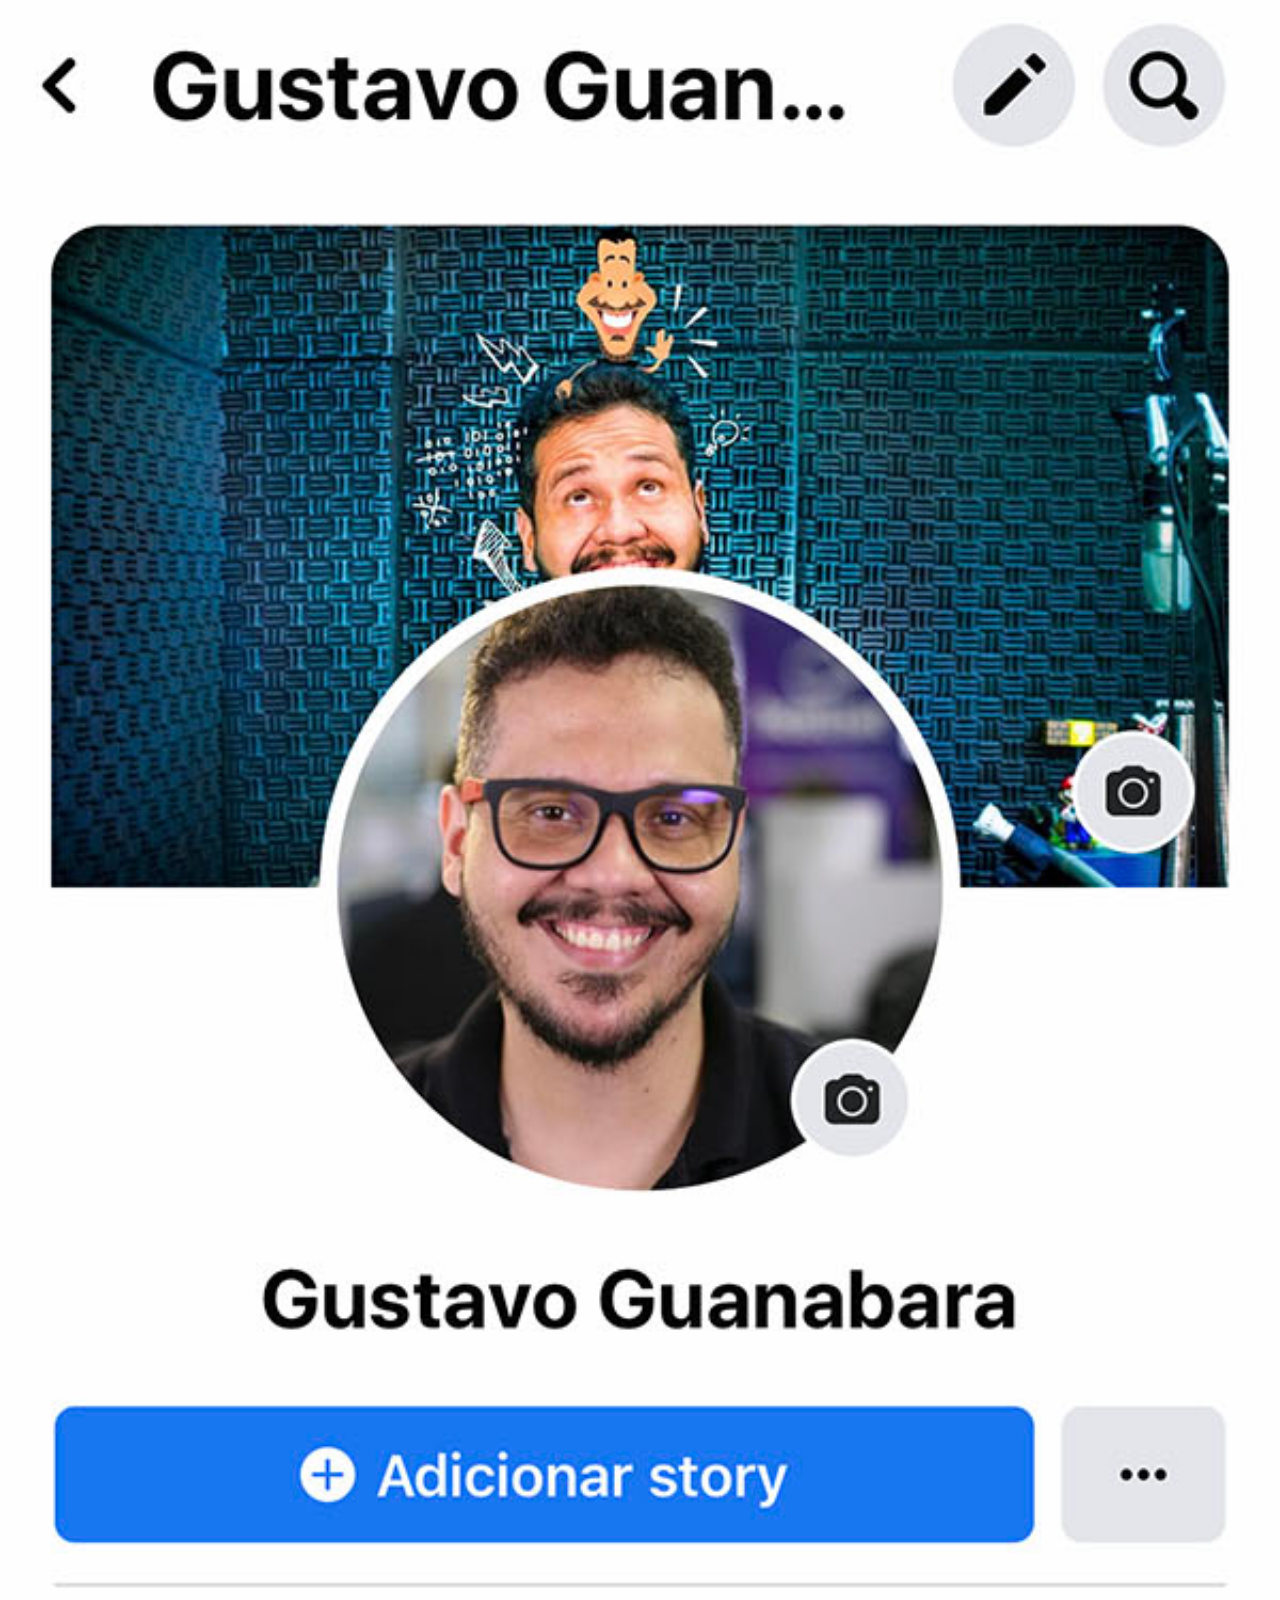
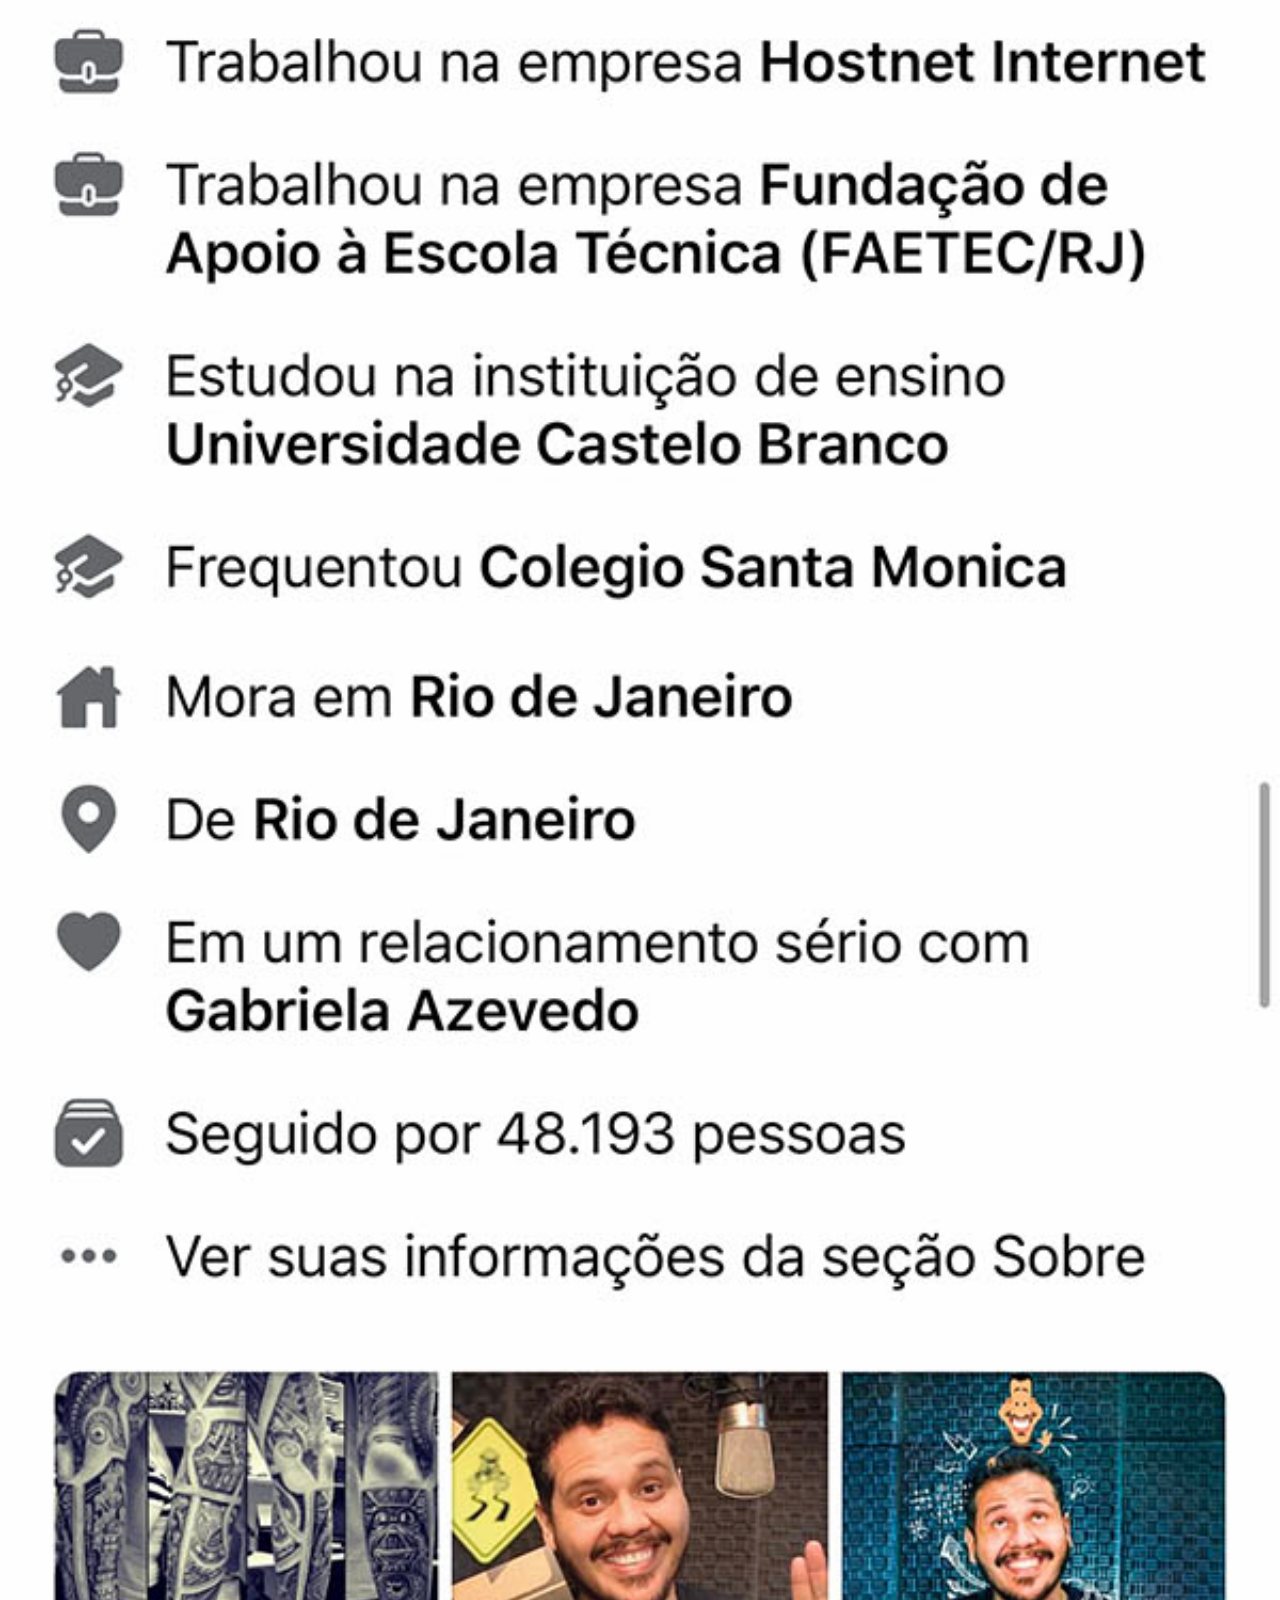
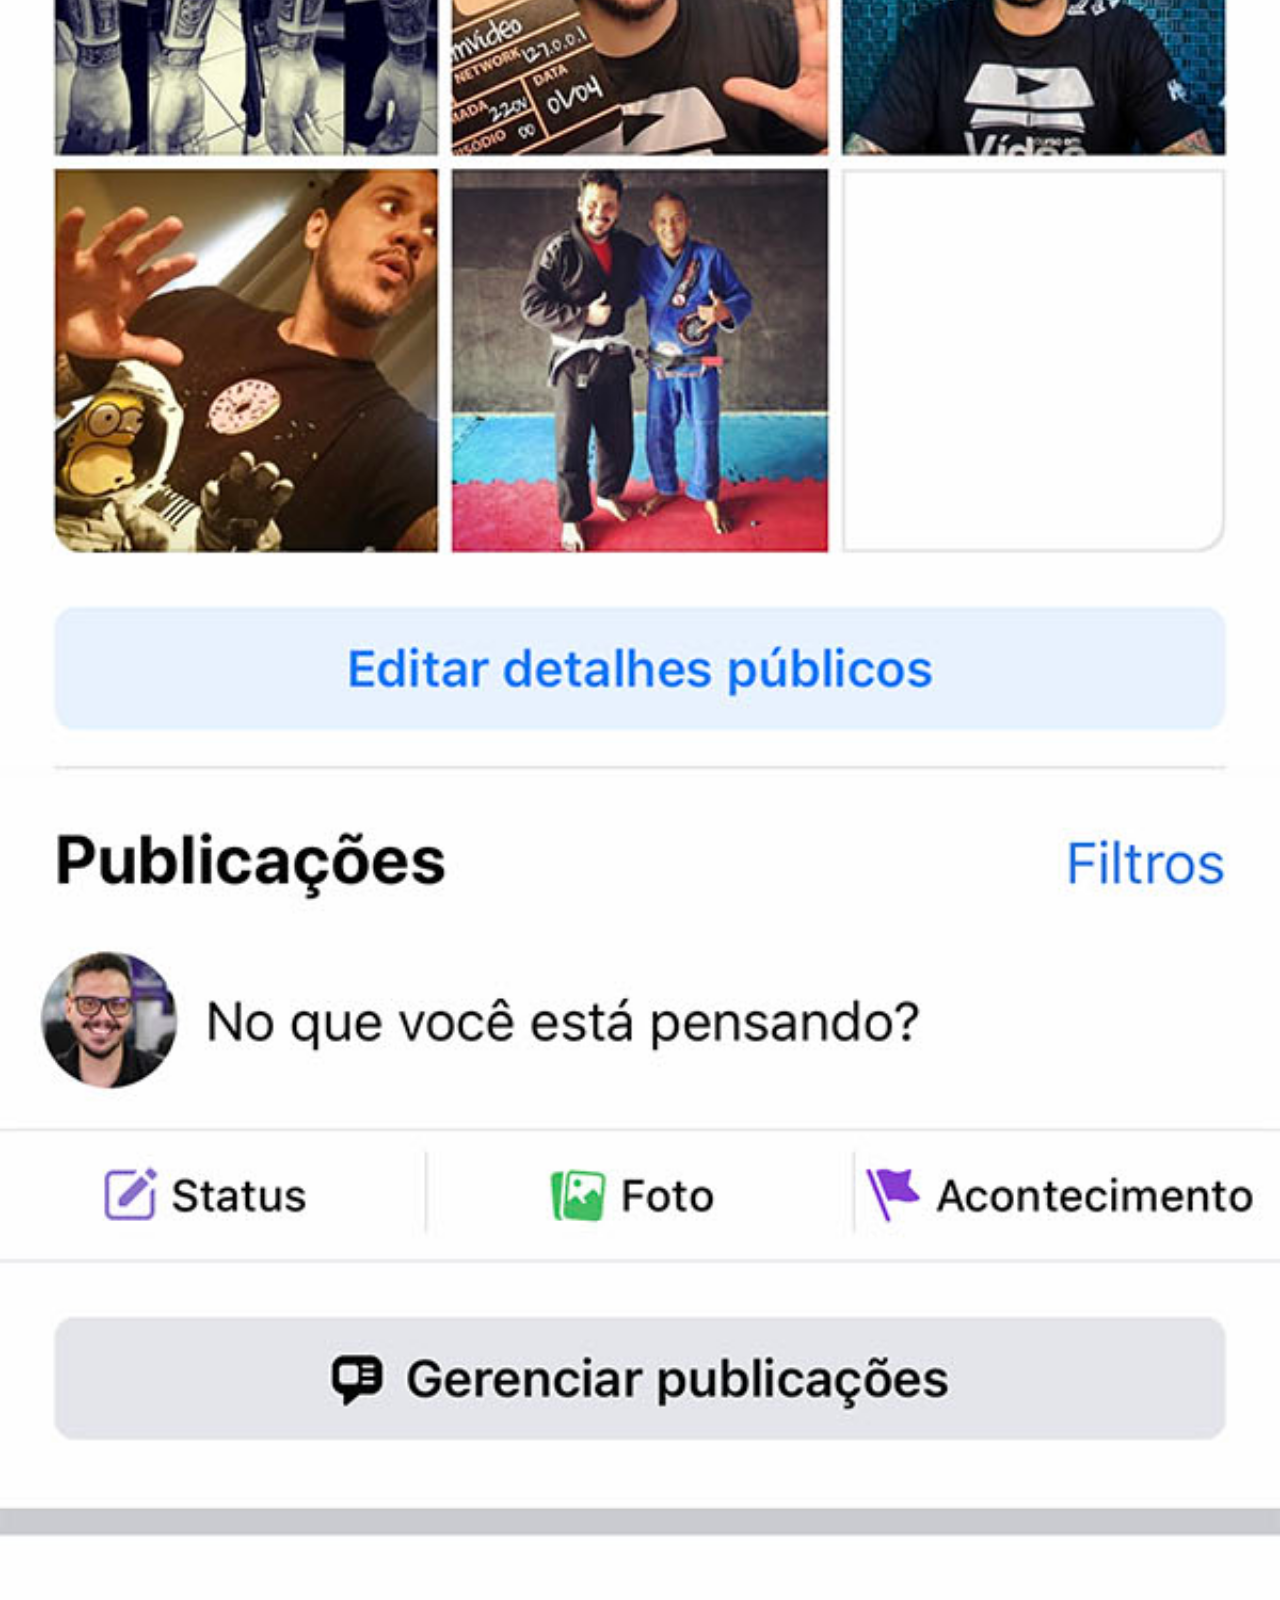
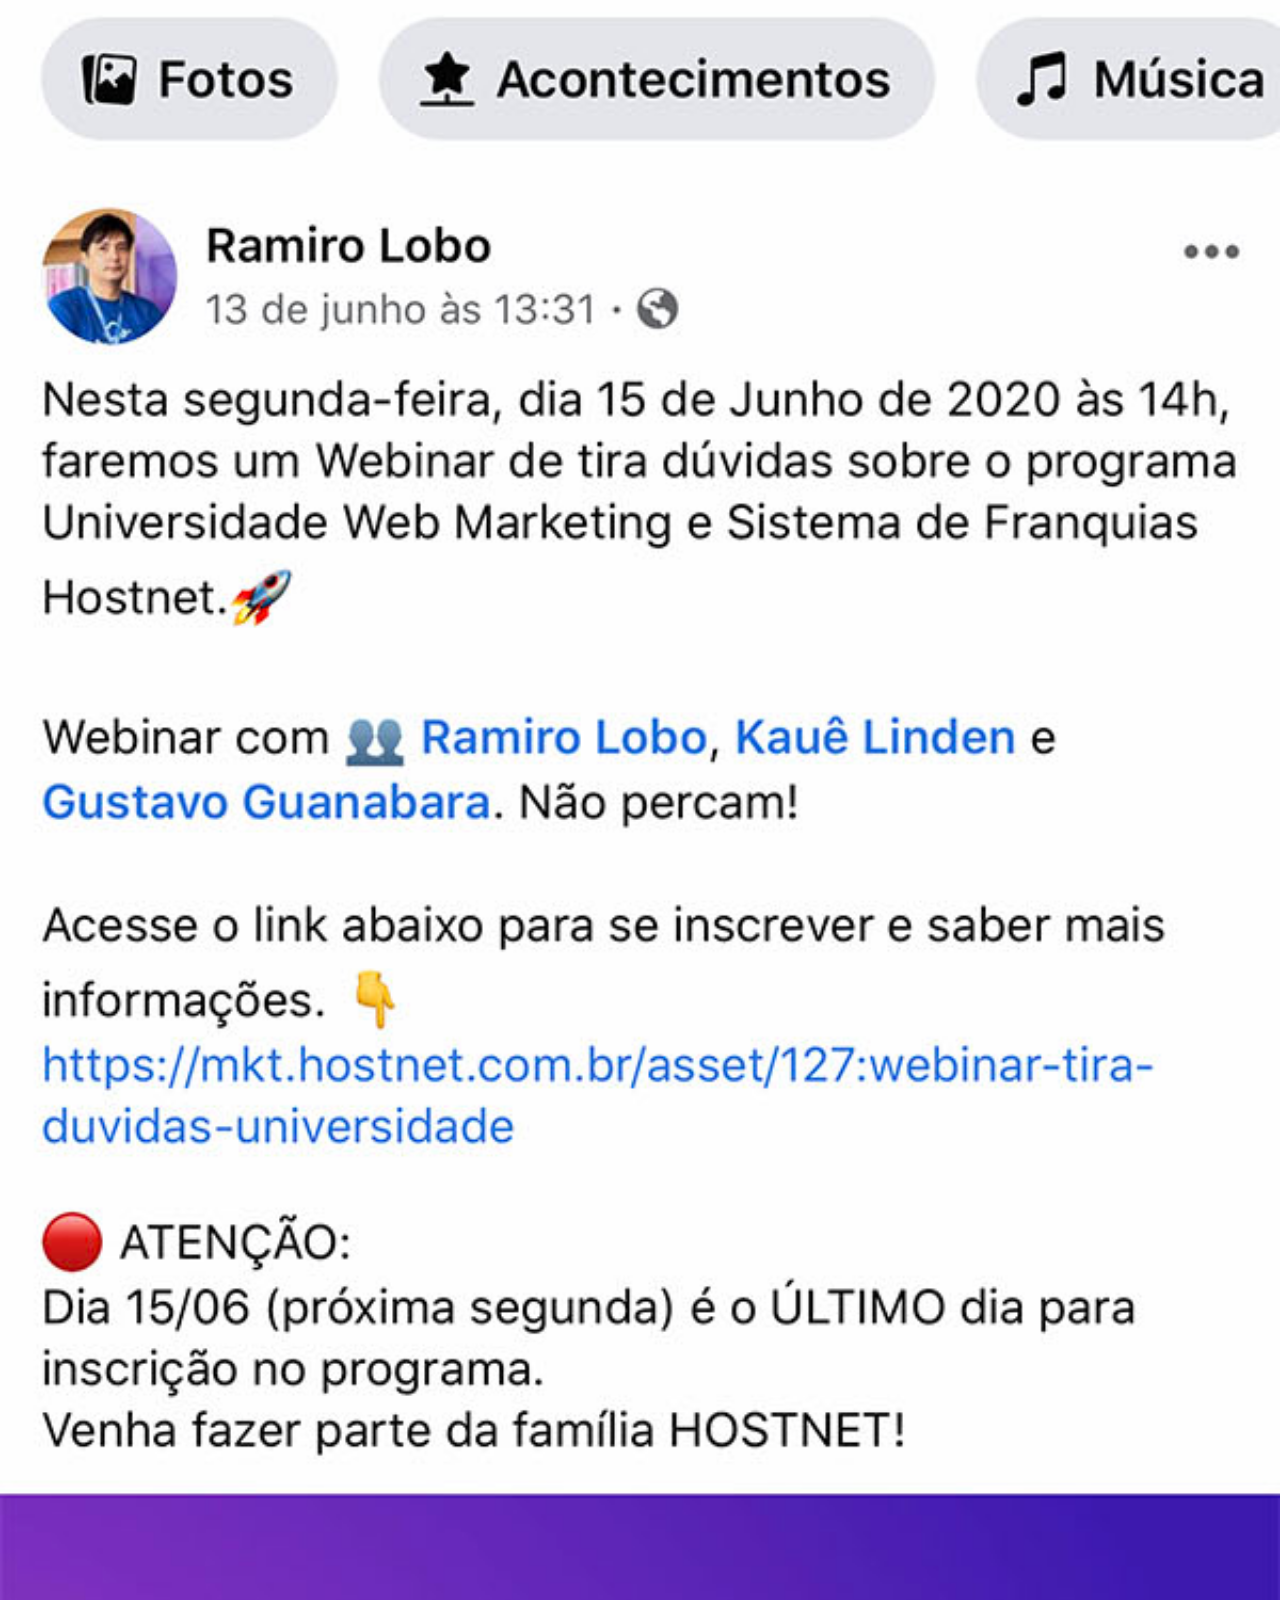
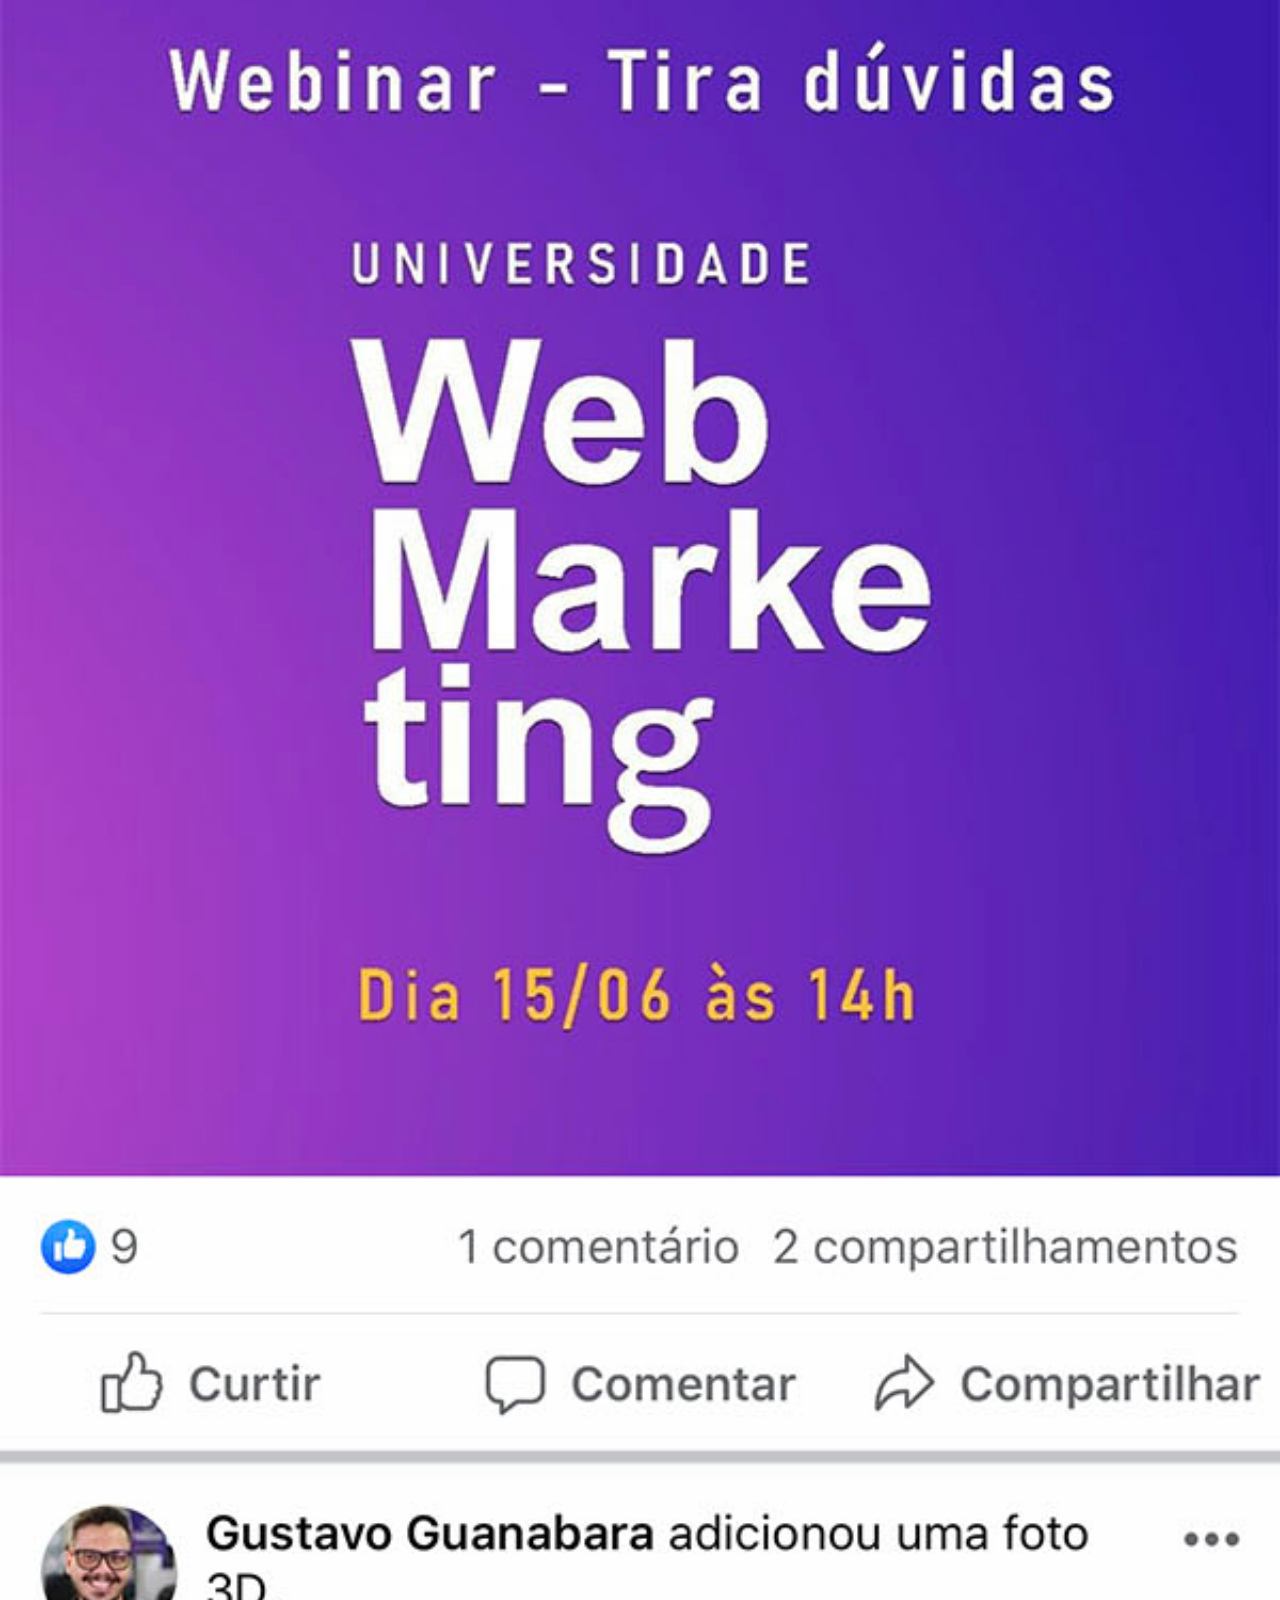
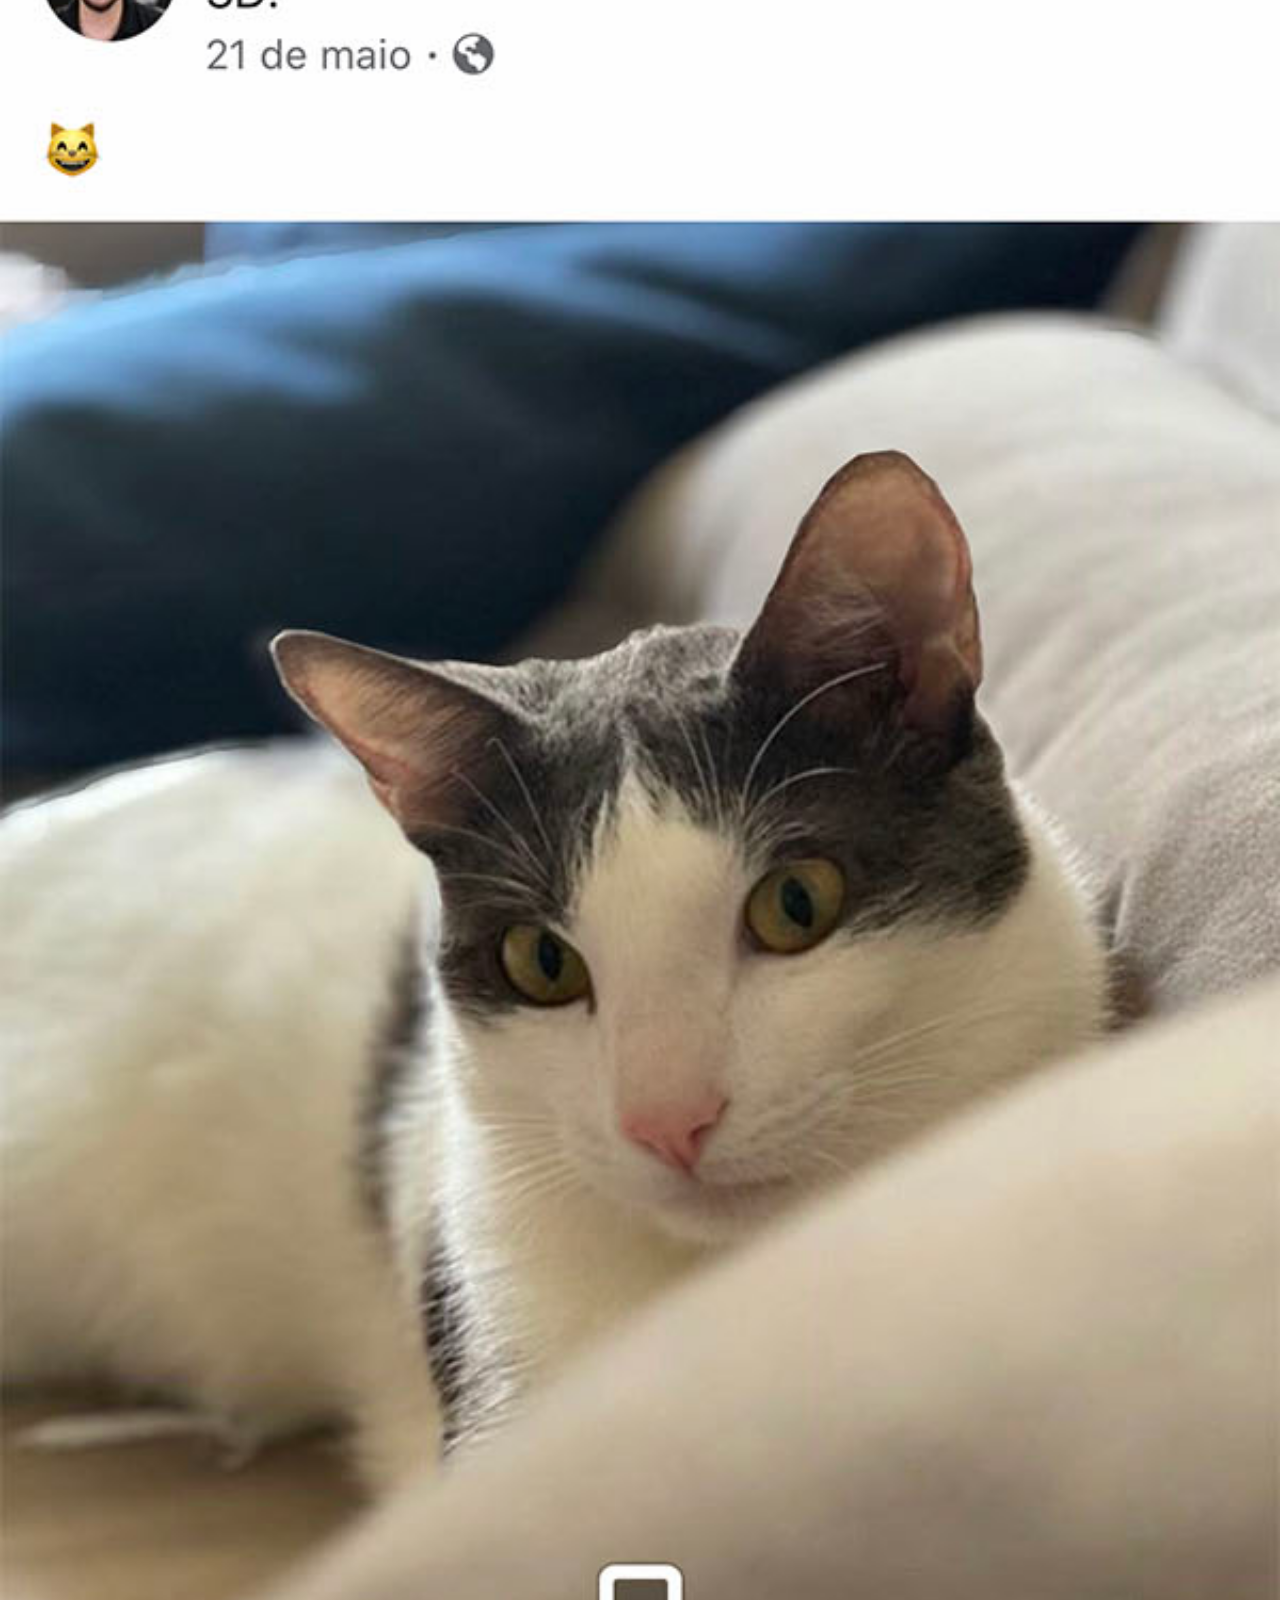
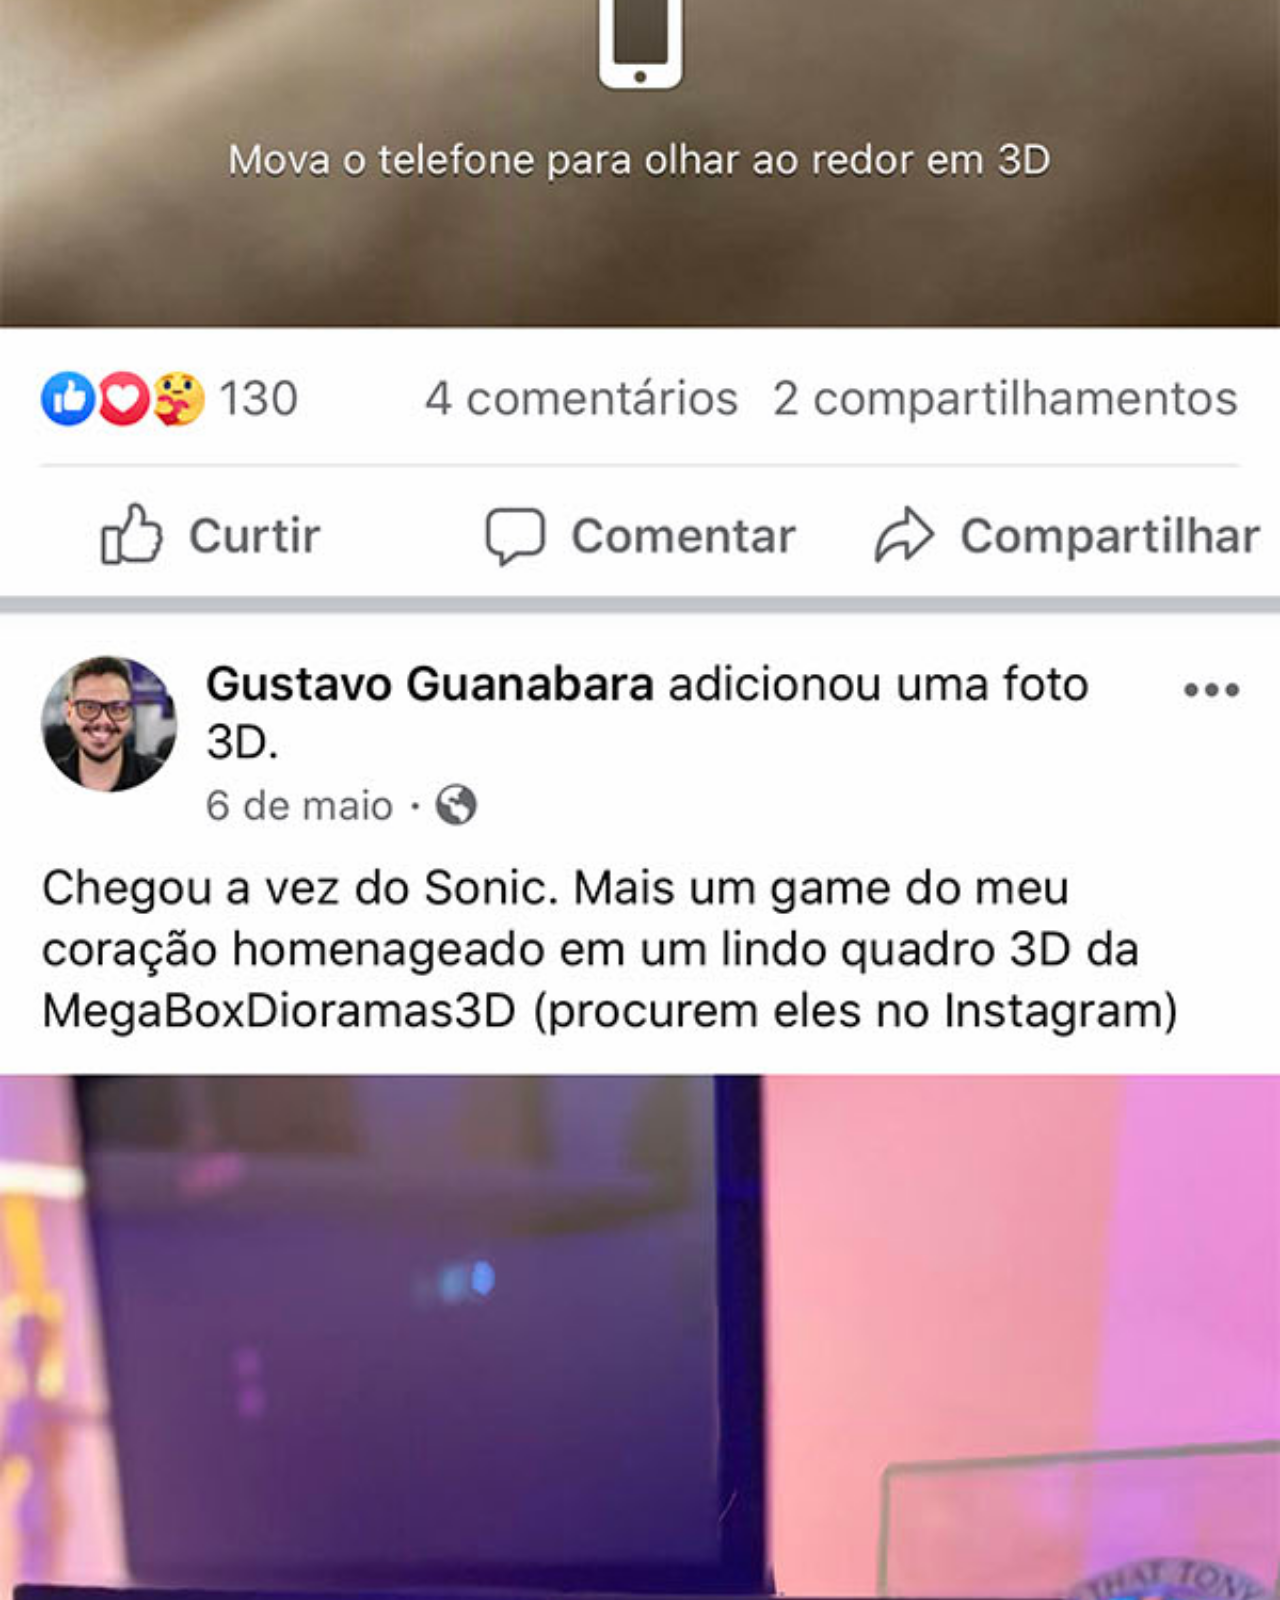
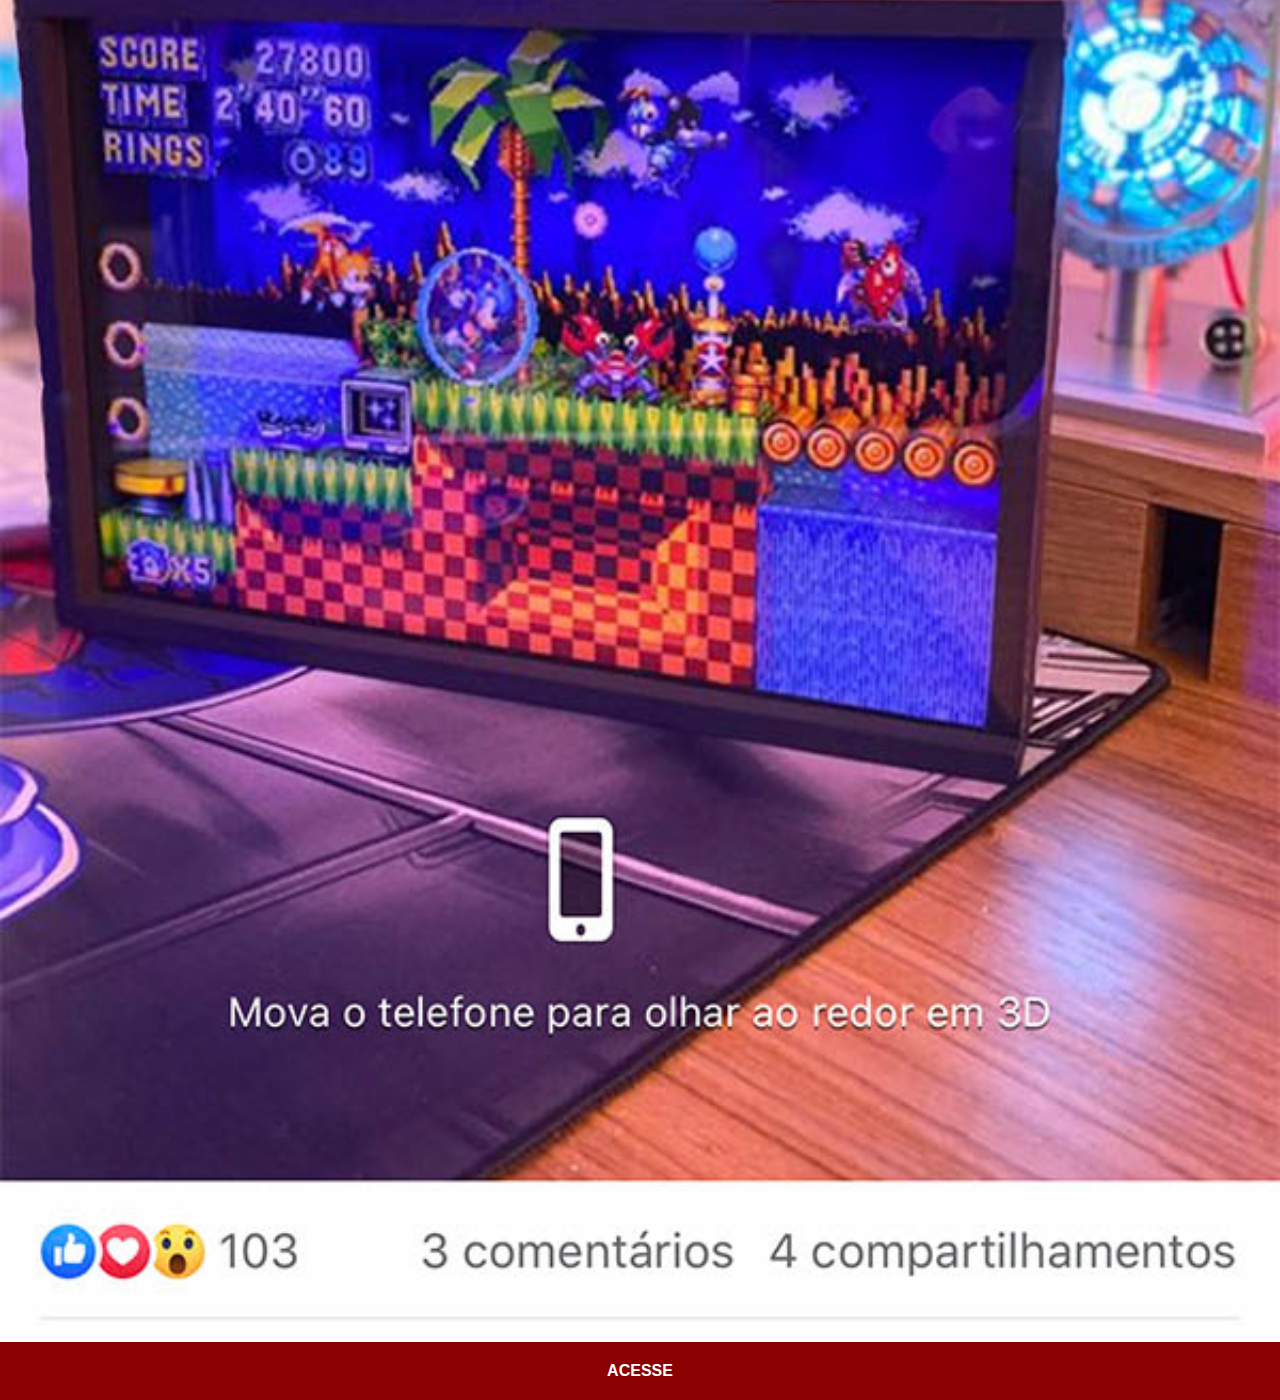
==== LinKedin.html @ 93e24365 "ajustando imagens de telas" ====
<!DOCTYPE html>
<html lang="pt-br">
<head>
    <meta charset="UTF-8">
    <meta name="viewport" content="width=device-width, initial-scale=1.0">
    <title>LinKedin</title>
    <link rel="stylesheet" href="estilos/social.css">
</head>
<body>
    <img src="imagens/tela-facebook.jpg" alt="GitHub">
    <a href="https://www.linkedin.com/in/andrelbaptista/" target="_blank">ACESSE</a>
</body>
</html>
---- estilos/social.css ----
@charset "UTF-8";
* {
    margin: 0px;
    padding: 0px;
    font-family: Arial, Helvetica, sans-serif;
}

::-webkit-scrollbar {
    width: 0px;
}

img {
    width: 100vw;
}

a {
    display: block;
    padding: 20px;
    text-align: center;
    text-decoration: none;
    font-weight: bold;
    background-color: darkred;
    color: white;
}

a:hover {
    background-color: red;
}
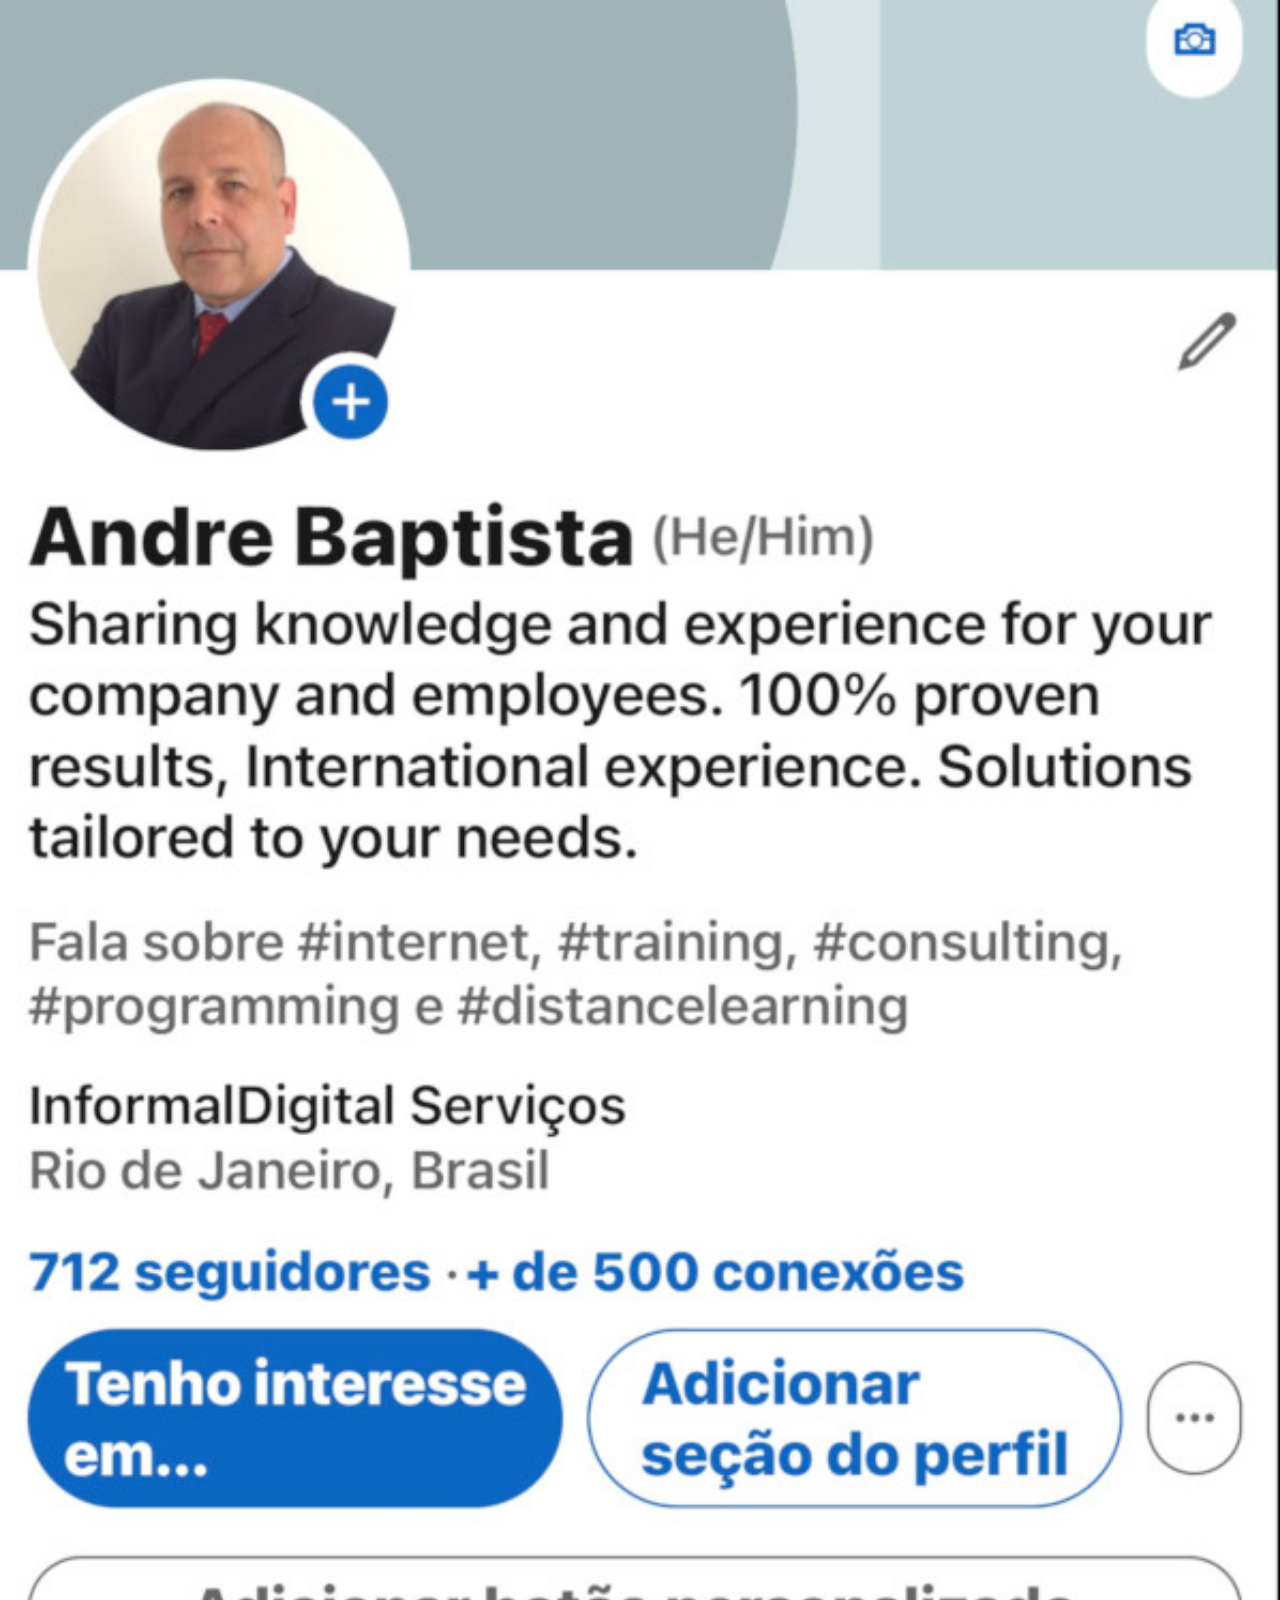
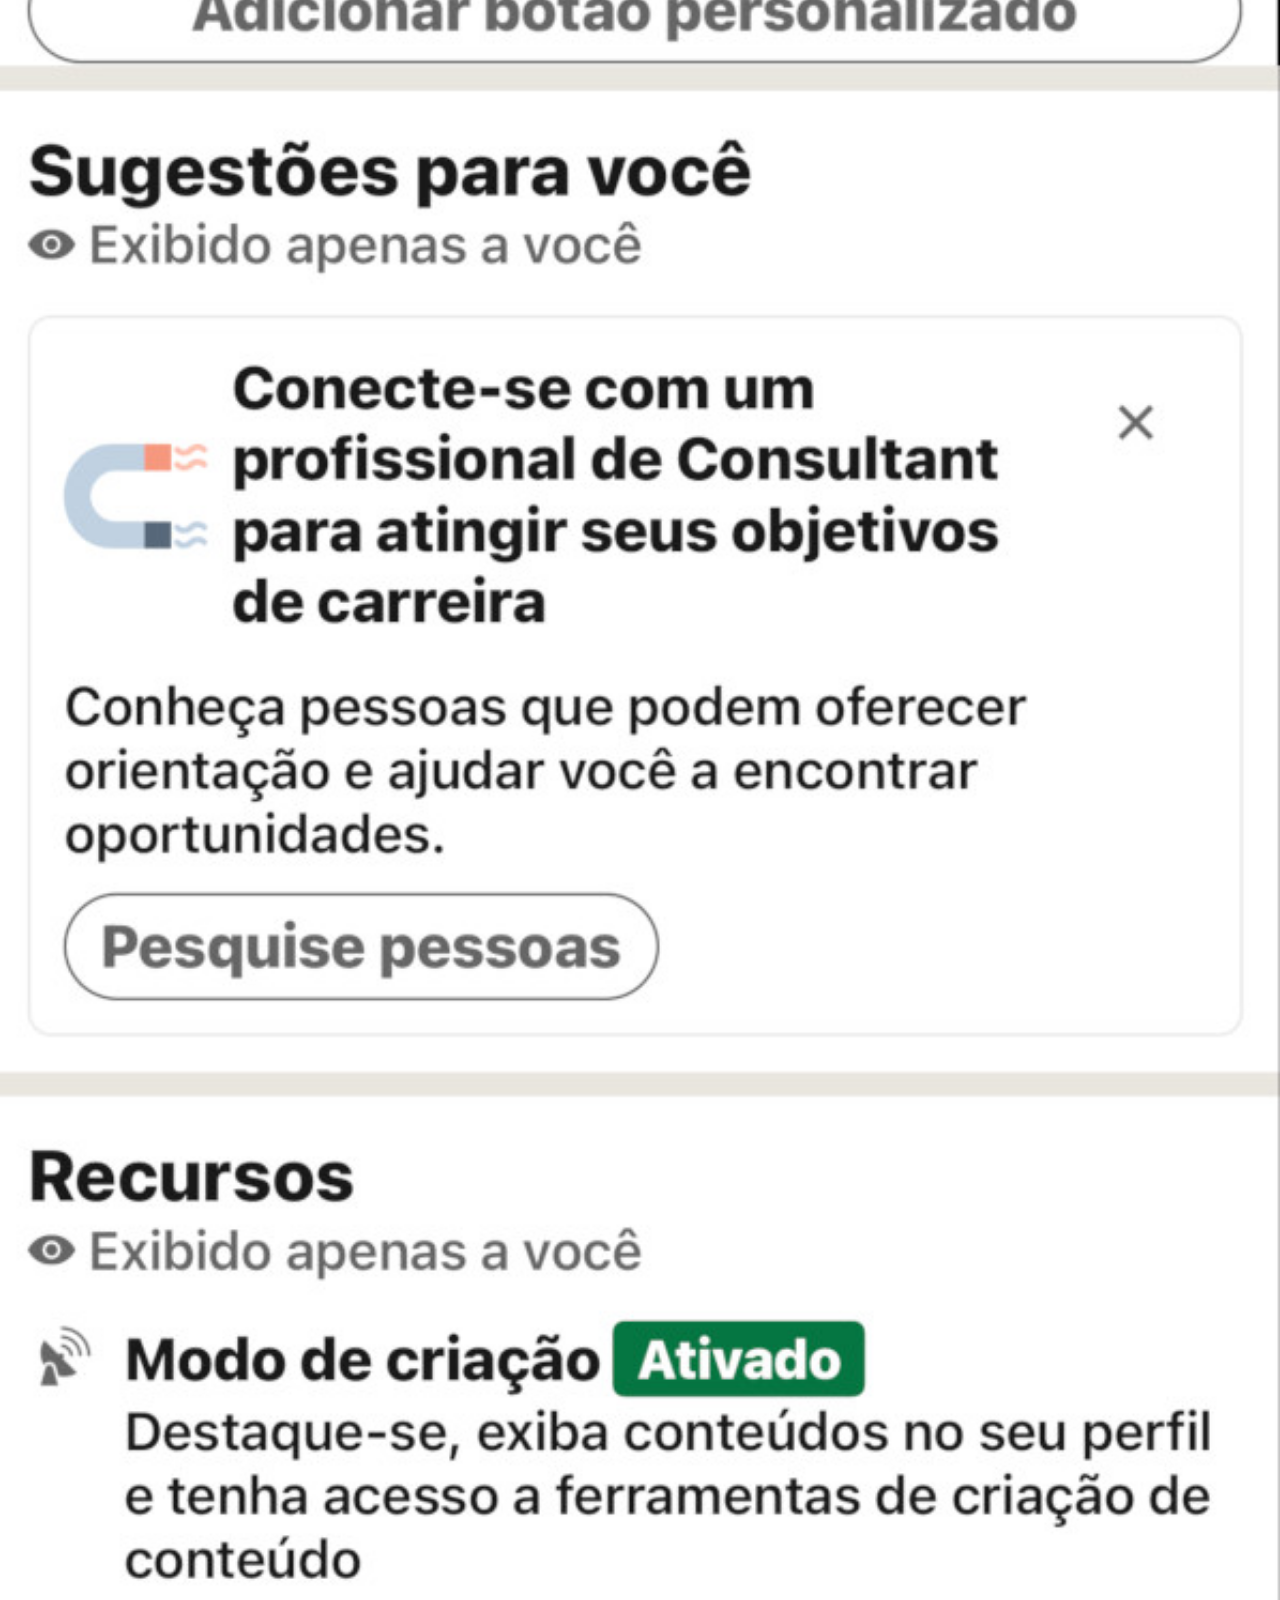
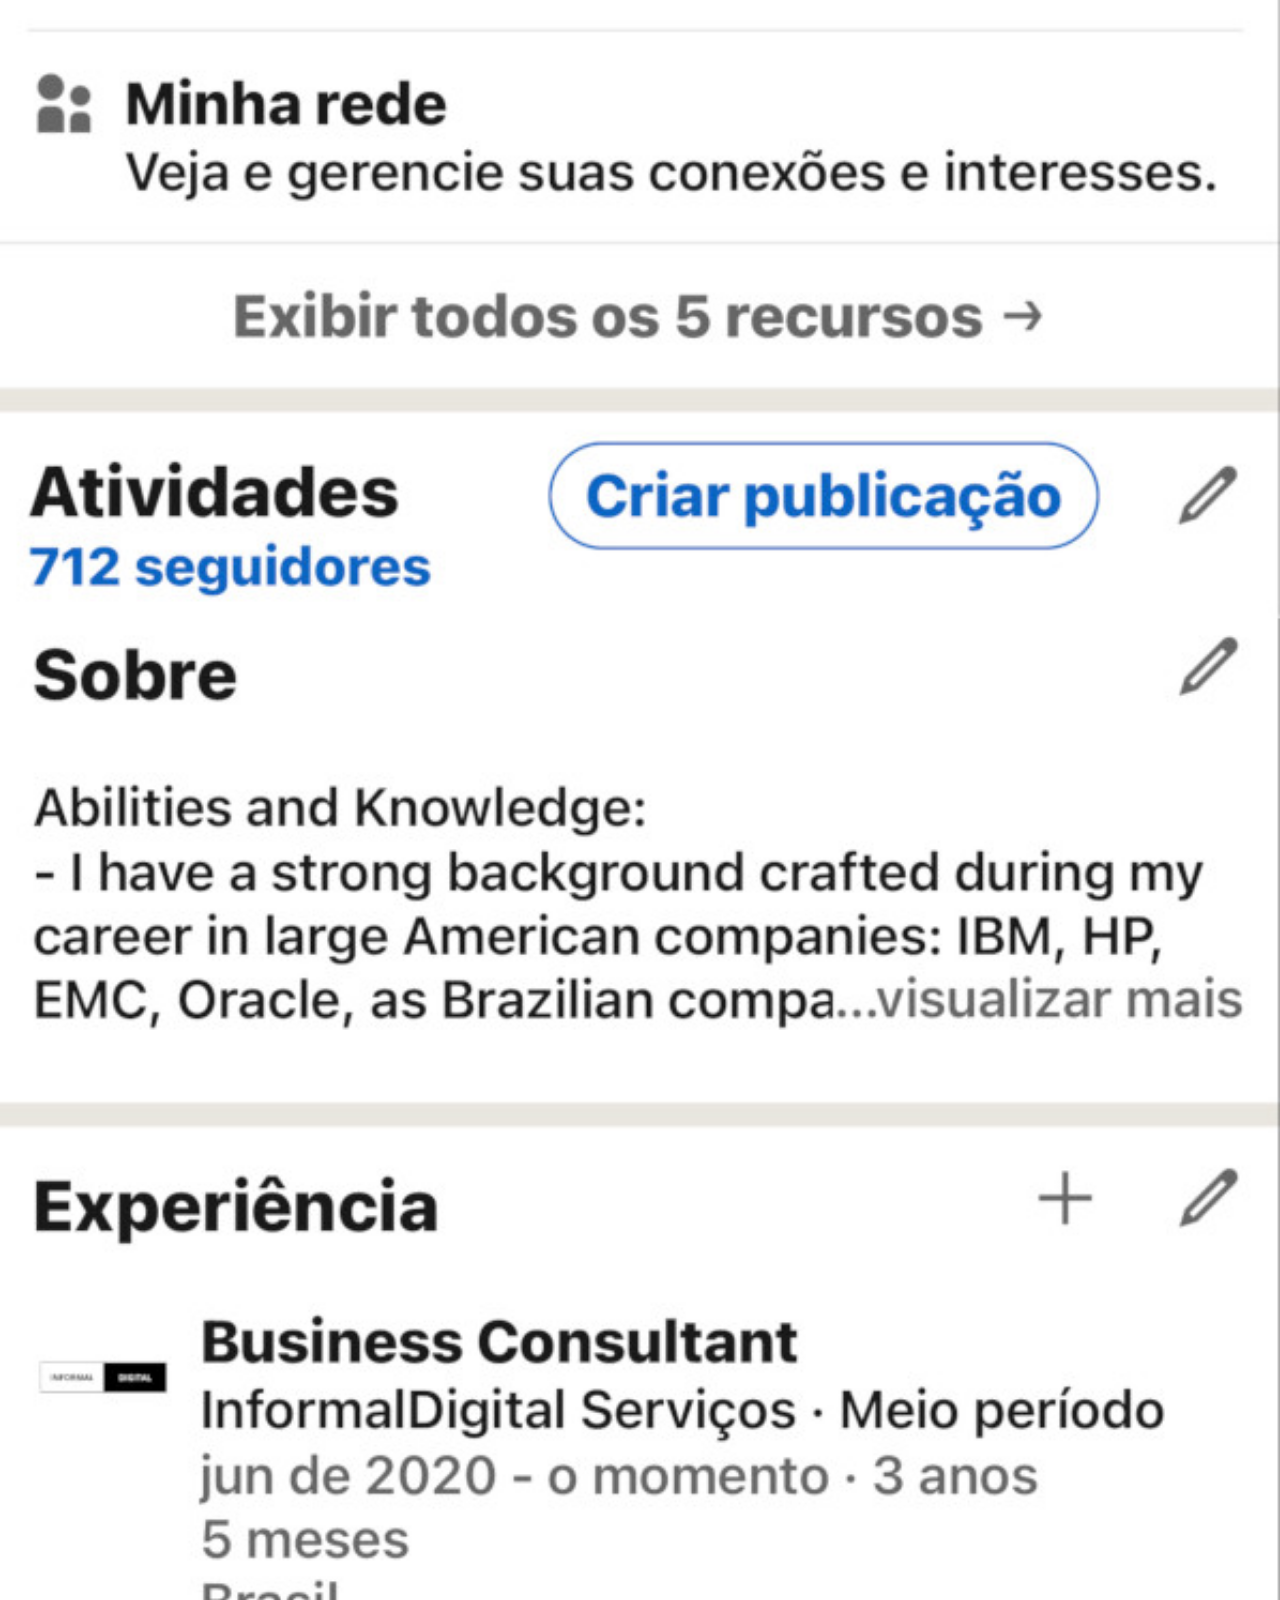
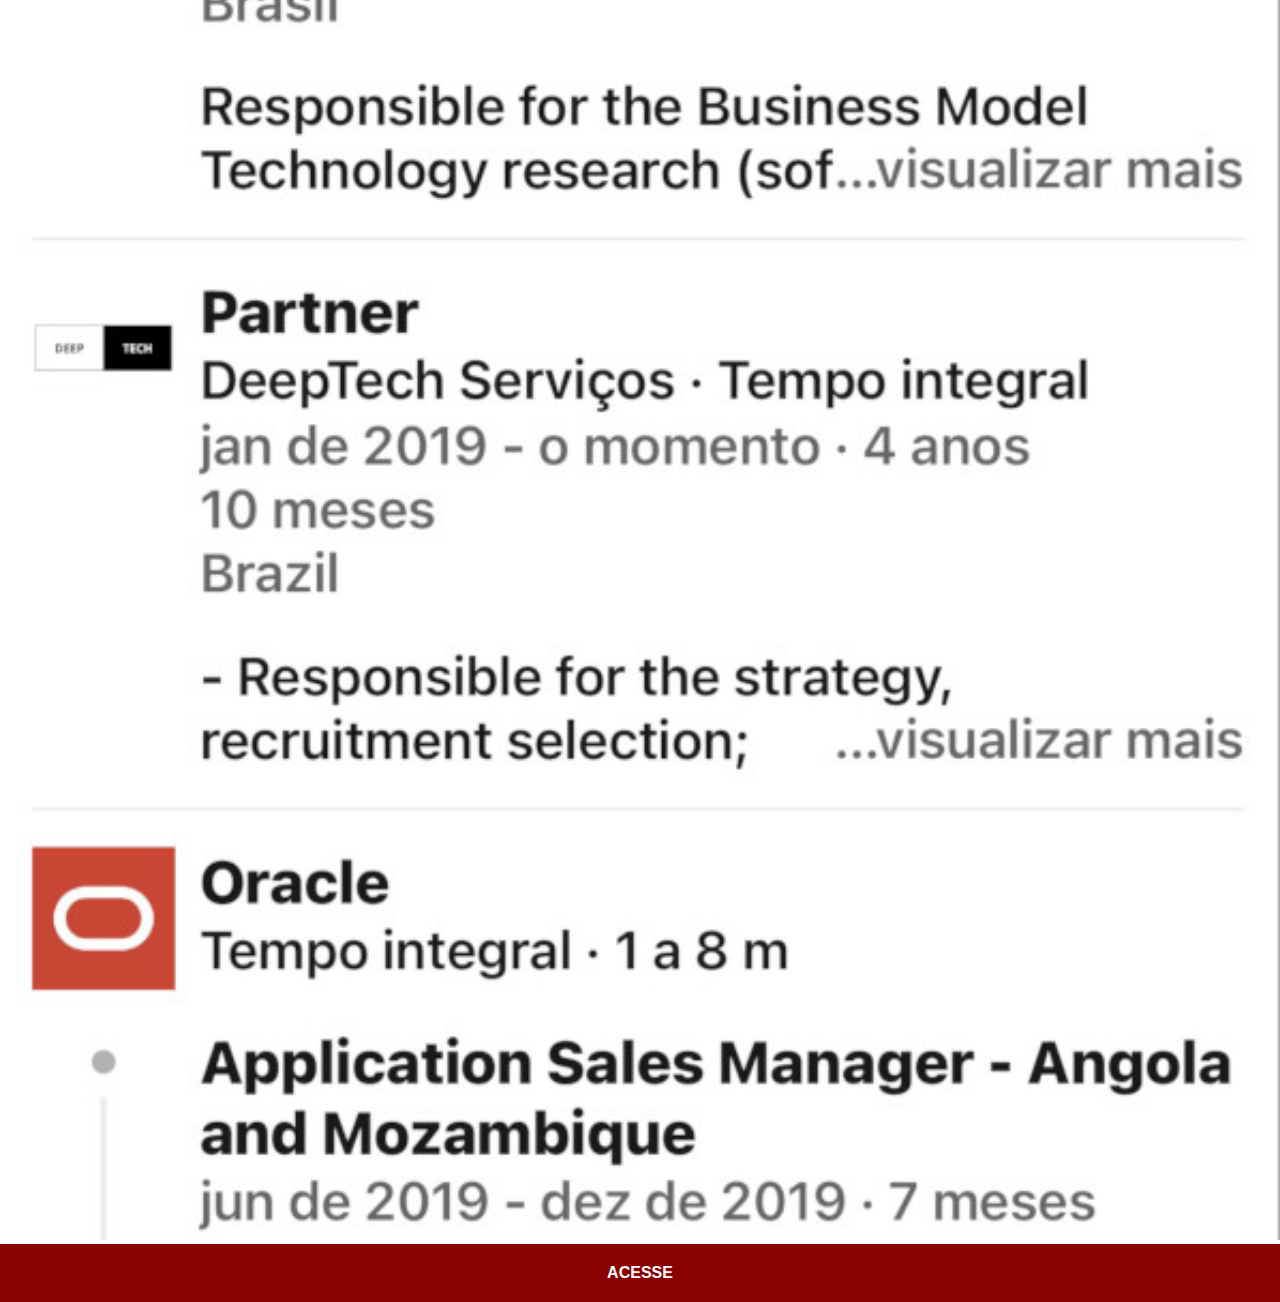
==== commit 4307f05c: "atualização de imagens" ====
--- a/LinKedin.html
+++ b/LinKedin.html
@@ -7,7 +7,7 @@
     <link rel="stylesheet" href="estilos/social.css">
 </head>
 <body>
-    <img src="imagens/tela-facebook.jpg" alt="GitHub">
+    <img src="imagens/linkedin.jpg" alt="LinKedin">
     <a href="https://www.linkedin.com/in/andrelbaptista/" target="_blank">ACESSE</a>
 </body>
 </html>